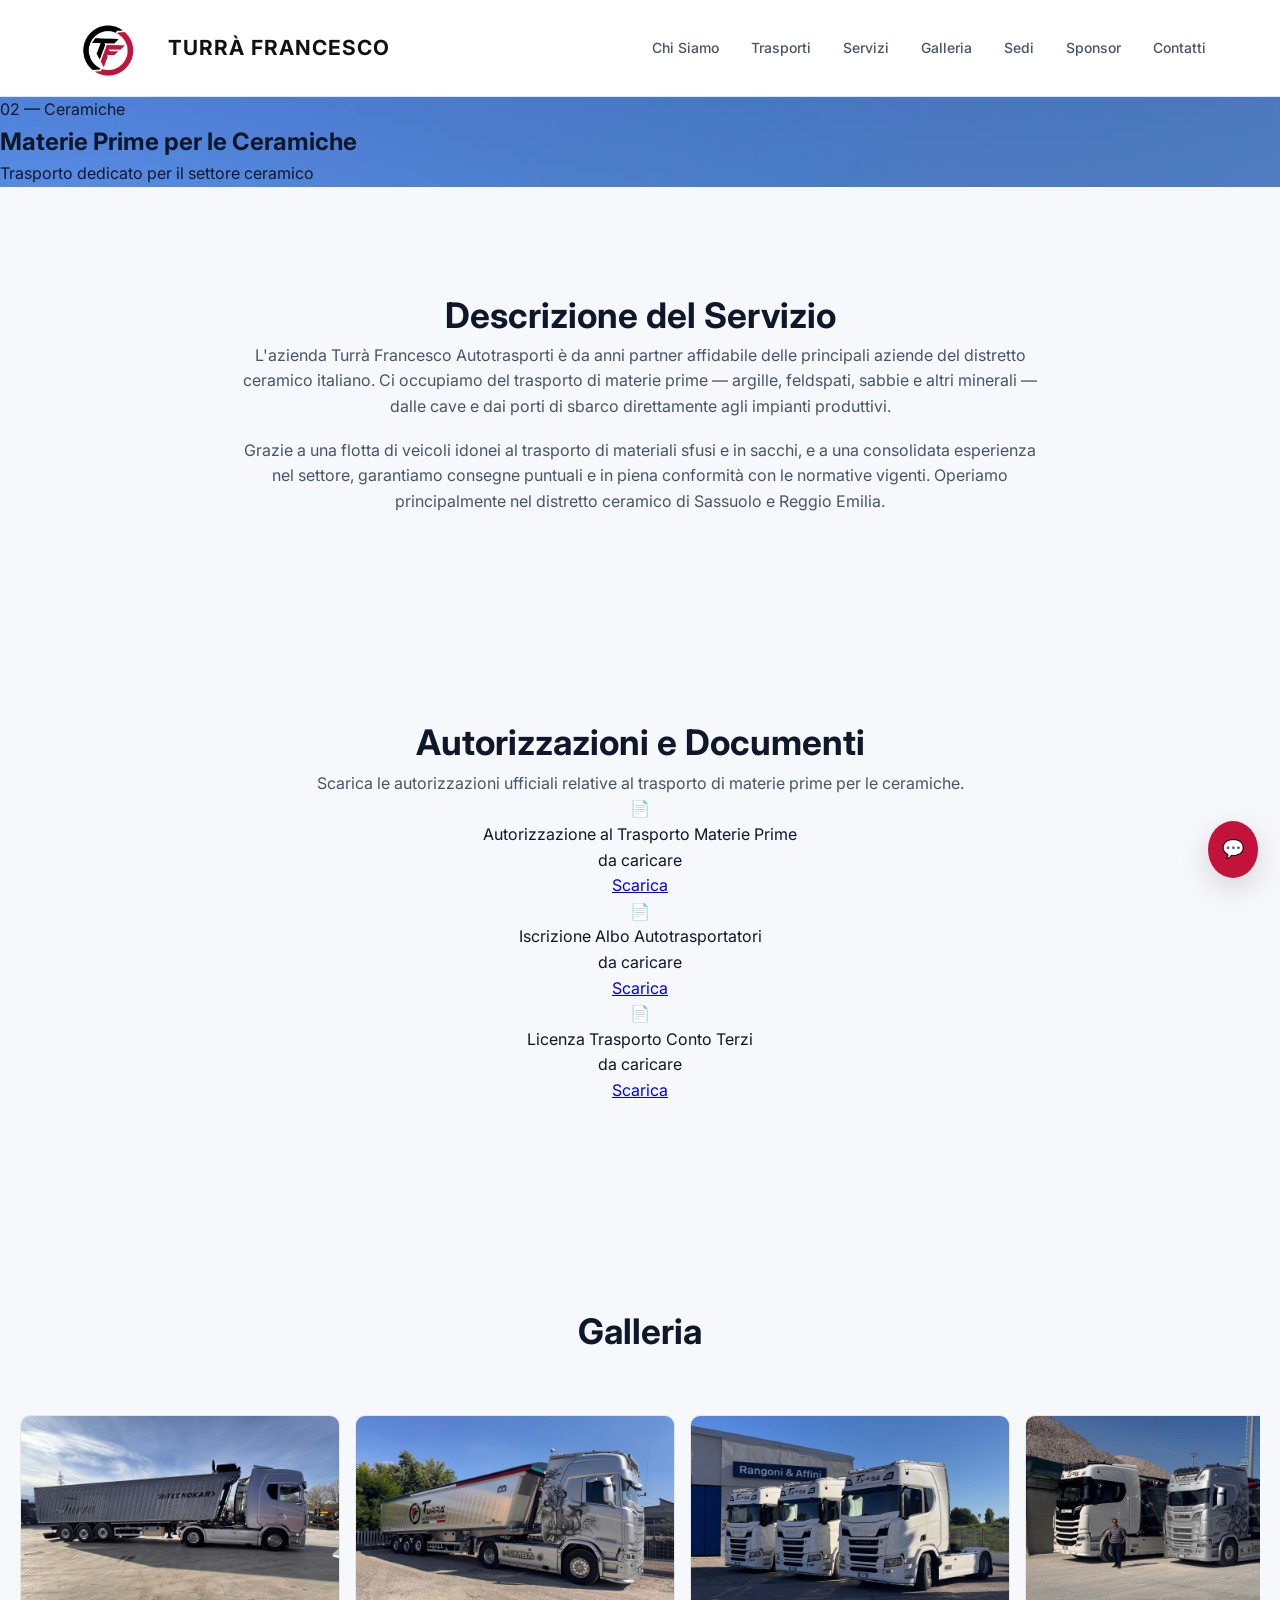
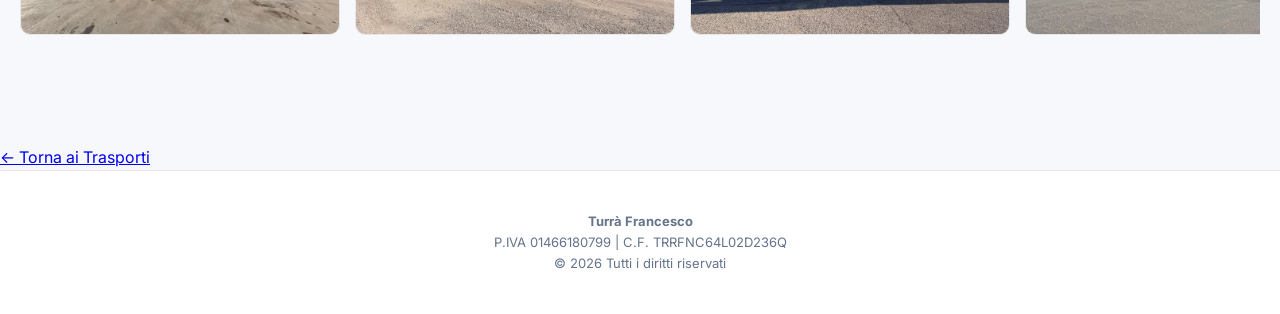
==== ceramiche.html @ 05771d76 "Add files via upload" ====
<!DOCTYPE html>
<html lang="it">
<head>
    <meta charset="UTF-8" />
    <meta name="viewport" content="width=device-width, initial-scale=1.0"/>
    <title>Trasporto Materie Prime per le Ceramiche — Turrà Francesco</title>
    <link rel="stylesheet" href="style.css"/>
    <script defer src="script.js"></script>
    <link href="https://fonts.googleapis.com/css2?family=Inter:wght@300;400;600;800&display=swap" rel="stylesheet">
</head>
<body>

<!-- HEADER -->
<header id="main-header">
    <a href="index.html" class="logo-container">
        <div class="logo">
            <img src="images/logo.png" alt="Logo Aziendale">
        </div>
        <span class="logo-text">Turrà Francesco</span>
    </a>
    <nav>
        <a href="index.html#chi-siamo">Chi Siamo</a>
        <a href="index.html#trasporti">Trasporti</a>
        <a href="index.html#servizi">Servizi</a>
        <a href="index.html#gallery">Galleria</a>
        <a href="index.html#sedi">Sedi</a>
        <a href="index.html#sponsor">Sponsor</a>
        <a href="index.html#contatti">Contatti</a>
    </nav>
</header>

<!-- PAGE HERO -->
<section class="page-hero" style="background-image:url('images/3.jpg')">
    <div class="page-hero-overlay">
        <span class="page-badge">02 — Ceramiche</span>
        <h1>Materie Prime per le Ceramiche</h1>
        <p>Trasporto dedicato per il settore ceramico</p>
    </div>
</section>

<!-- DESCRIZIONE -->
<section class="section reveal">
    <h2>Descrizione del Servizio</h2>
    <p>
        L'azienda Turrà Francesco Autotrasporti è da anni partner affidabile delle principali aziende del distretto
        ceramico italiano. Ci occupiamo del trasporto di materie prime — argille, feldspati, sabbie e altri minerali —
        dalle cave e dai porti di sbarco direttamente agli impianti produttivi.
    </p>
    <p style="margin-top:18px;">
        Grazie a una flotta di veicoli idonei al trasporto di materiali sfusi e in sacchi, e a una consolidata
        esperienza nel settore, garantiamo consegne puntuali e in piena conformità con le normative vigenti.
        Operiamo principalmente nel distretto ceramico di Sassuolo e Reggio Emilia.
    </p>
</section>

<!-- AUTORIZZAZIONI -->
<section class="section dark reveal">
    <h2>Autorizzazioni e Documenti</h2>
    <p>Scarica le autorizzazioni ufficiali relative al trasporto di materie prime per le ceramiche.</p>

    <div class="pdf-grid">
        <!-- Aggiungi i tuoi PDF nella cartella docs/ceramiche/ e aggiorna gli href qui sotto -->
        <div class="pdf-item">
            <span class="pdf-icon">📄</span>
            <div style="flex:1">
                <div class="pdf-name">Autorizzazione al Trasporto Materie Prime</div>
                <div class="pdf-size">da caricare</div>
            </div>
            <a href="docs/ceramiche/autorizzazione.pdf" class="btn-download" download>Scarica</a>
        </div>
        <div class="pdf-item">
            <span class="pdf-icon">📄</span>
            <div style="flex:1">
                <div class="pdf-name">Iscrizione Albo Autotrasportatori</div>
                <div class="pdf-size">da caricare</div>
            </div>
            <a href="docs/ceramiche/albo-autotrasportatori.pdf" class="btn-download" download>Scarica</a>
        </div>
        <div class="pdf-item">
            <span class="pdf-icon">📄</span>
            <div style="flex:1">
                <div class="pdf-name">Licenza Trasporto Conto Terzi</div>
                <div class="pdf-size">da caricare</div>
            </div>
            <a href="docs/ceramiche/licenza-conto-terzi.pdf" class="btn-download" download>Scarica</a>
        </div>
    </div>
</section>

<!-- GALLERIA -->
<section class="section reveal">
    <h2>Galleria</h2>
    <div class="gallery">
        <img src="images/1.jpg" alt="">
        <img src="images/2.jpg" alt="">
        <img src="images/3.jpg" alt="">
        <img src="images/4.jpg" alt="">
    </div>
</section>

<!-- Lightbox -->
<div id="lightbox" class="lightbox">
    <span class="close">&times;</span>
    <img id="lightbox-img" src="" alt="">
</div>

<!-- BACK -->
<div class="back-section">
    <a href="index.html#trasporti" class="btn-back">← Torna ai Trasporti</a>
</div>

<!-- FOOTER -->
<footer>
    <p><strong>Turrà Francesco</strong></p>
    <p>P.IVA 01466180799 | C.F. TRRFNC64L02D236Q</p>
    <p>© 2026 Tutti i diritti riservati</p>
</footer>

<a class="whatsapp-float" href="https://wa.me/393486384480" target="_blank">💬</a>

</body>
</html>
---- style.css ----
*{
    margin:0;
    padding:0;
    box-sizing:border-box;
    font-family:'Inter', sans-serif;
}
html{
    scroll-behavior:smooth;
}
body{
    background:#F6F8FB;
    color:#0F172A;
    line-height:1.6;
}

/* HEADER */
header{
    display:flex;
    justify-content:space-between;
    align-items:center;
    padding:18px 60px;
    background:#FFFFFF;
    position:sticky;
    top:0;
    z-index:1000;
    border-bottom:1px solid #E5E7EB;
}

.logo-container {
    display: flex;
    align-items: center;
    gap: 12px;
    text-decoration: none;
}

.logo img {
    height: 60px;
    width: auto;
    display: block;
}

.logo-text {
    color: #111;
    font-size: 1.3rem;
    font-weight: 700;
    letter-spacing: 1px;
    text-transform: uppercase;
}
.container {
    display: flex;
    flex-wrap: wrap;
    gap: 20px;
}
img {
    max-width: 100%;
    height: auto;
}

@media (max-width: 768px) {
    .container {
        flex-direction: column;
    }

    h1 {
        font-size: 28px;
    }

    p {
        font-size: 16px;
    }
}
header img{
    height:48px;
}

nav a{
    color:#475569;
    margin:0 14px;
    text-decoration:none;
    font-size:14px;
    font-weight:500;
    transition:0.2s;
}

nav a:hover{
    color:#c4133b;
}

/* HERO */
.hero{
    height:100vh;
    background:url('images/1.jpg') center/cover no-repeat;
    display:flex;
    align-items:center;
    justify-content:center;
    position:relative;
}

/* overlay elegante tipo Volvo/Scania */
.hero::after{
    content:"";
    position:absolute;
    inset:0;
    background:linear-gradient(
        180deg,
        rgba(0,0,0,0.35),
        rgba(0,0,0,0.75)
    );
}

/* contenuto sopra immagine */
.hero-overlay{
    position:relative;
    z-index:2;
    text-align:center;
    max-width:900px;
    padding:20px;
    color:white;
}

.hero h1{
    font-size:3.5rem;
    font-weight:700;
    letter-spacing:-1px;
}

.hero p{
    margin-top:12px;
    font-size:1.2rem;
    color:#E5E7EB;
}

/* bottoni */
.hero-buttons{
    margin-top:25px;
}

/* BOTTONI */
.btn{
    display:inline-block;
    margin-top:25px;
    padding:14px 28px;
    background:#c4133b;
    color:white;
    border-radius:8px;
    text-decoration:none;
    font-weight:600;
    transition:0.25s;
}

.btn:hover{
    background:#a80f30;
    transform:translateY(-2px);
}

.btn.secondary{
    background:transparent;
    border:1px solid #c4133b;
    color:#c4133b;
}

.btn.secondary:hover{
    background:#c4133b;
    color:white;
}

/* IMMAGINE HERO */
.hero-image{
    margin-top:35px;
}

.hero-image img{
    width:85%;
    max-width:720px;
    border-radius:12px;
    border:1px solid #E5E7EB;
    box-shadow:0 15px 40px rgba(0,0,0,0.08);
}

/* SEZIONI */
.section{
    padding:100px 20px;
    text-align:center;
    background:#F6F8FB;
}

.section h2{
    font-size:2.2rem;
    font-weight:700;
    color:#0F172A;
}

.section p{
    color:#475569;
    max-width:800px;
    margin:auto;
}

/* GRID */
.grid{
    display:grid;
    grid-template-columns:repeat(auto-fit,minmax(260px,1fr));
    gap:22px;
    margin-top:50px;
}

/* CARD LIGHT STYLE */
.card{
    background:#FFFFFF;
    border:1px solid #E5E7EB;
    padding:28px;
    border-radius:12px;
    text-align:left;
    transition:0.25s;
    box-shadow:0 6px 18px rgba(0,0,0,0.04);
}

.card:hover{
    transform:translateY(-6px);
    border-color:#c4133b;
}

/* GALLERY */
.gallery{
    display:grid;
    grid-template-columns:repeat(auto-fit,minmax(280px,1fr));
    gap:18px;
    margin-top:45px;
}

.gallery img{
    width:100%;
    border-radius:12px;
    transition:0.3s;
    border:1px solid #E5E7EB;
}

.gallery img:hover{
    transform:scale(1.02);
}

/* MAP */
iframe{
    width:92%;
    height:420px;
    border:none;
    border-radius:12px;
    border:1px solid #E5E7EB;
}

/* FORM */
.contact-form{
    display:flex;
    flex-direction:column;
    max-width:540px;
    margin:auto;
    margin-top:30px;
}

.contact-form input,
.contact-form textarea{
    margin:10px 0;
    padding:14px;
    border-radius:8px;
    border:1px solid #E5E7EB;
    background:#FFFFFF;
    color:#0F172A;
}

.contact-form button{
    background:#c4133b;
    border:none;
    padding:14px;
    border-radius:8px;
    font-weight:600;
    color:white;
    cursor:pointer;
}

.contact-form button:hover{
    background:#a80f30;
}

/* WHATSAPP */
.whatsapp-float{
    position:fixed;
    bottom:22px;
    right:22px;
    background:#c4133b;
    color:white;
    padding:14px;
    border-radius:50%;
    font-size:18px;
    text-decoration:none;
    box-shadow:0 10px 30px rgba(0,0,0,0.15);
}
.gallery {
    display: flex;
    gap: 15px;
    overflow-x: auto;
    scroll-behavior: smooth;
    padding: 10px 0;
}

.gallery::-webkit-scrollbar {
    height: 8px;
}

.gallery::-webkit-scrollbar-thumb {
    background: #888;
    border-radius: 10px;
}

.gallery img {
    width: 320px;
    height: 220px;
    object-fit: cover;
    border-radius: 10px;
    cursor: pointer;
    flex-shrink: 0;
    transition: transform 0.3s ease;
}

.gallery img:hover {
    transform: scale(1.03);
}

/* Lightbox */
.lightbox {
    display: none;
    position: fixed;
    z-index: 9999;
    inset: 0;
    background: rgba(0,0,0,0.9);
    justify-content: center;
    align-items: center;
}

.lightbox img {
    max-width: 90%;
    max-height: 90%;
    border-radius: 10px;
}

.close {
    position: absolute;
    top: 20px;
    right: 30px;
    color: white;
    font-size: 40px;
    cursor: pointer;
}

@media (max-width: 768px) {
    .gallery img {
        width: 260px;
        height: 180px;
    }
}
/* FOOTER */
footer{
    padding:40px;
    text-align:center;
    color:#64748B;
    font-size:13px;
    border-top:1px solid #E5E7EB;
    background:#FFFFFF;
}
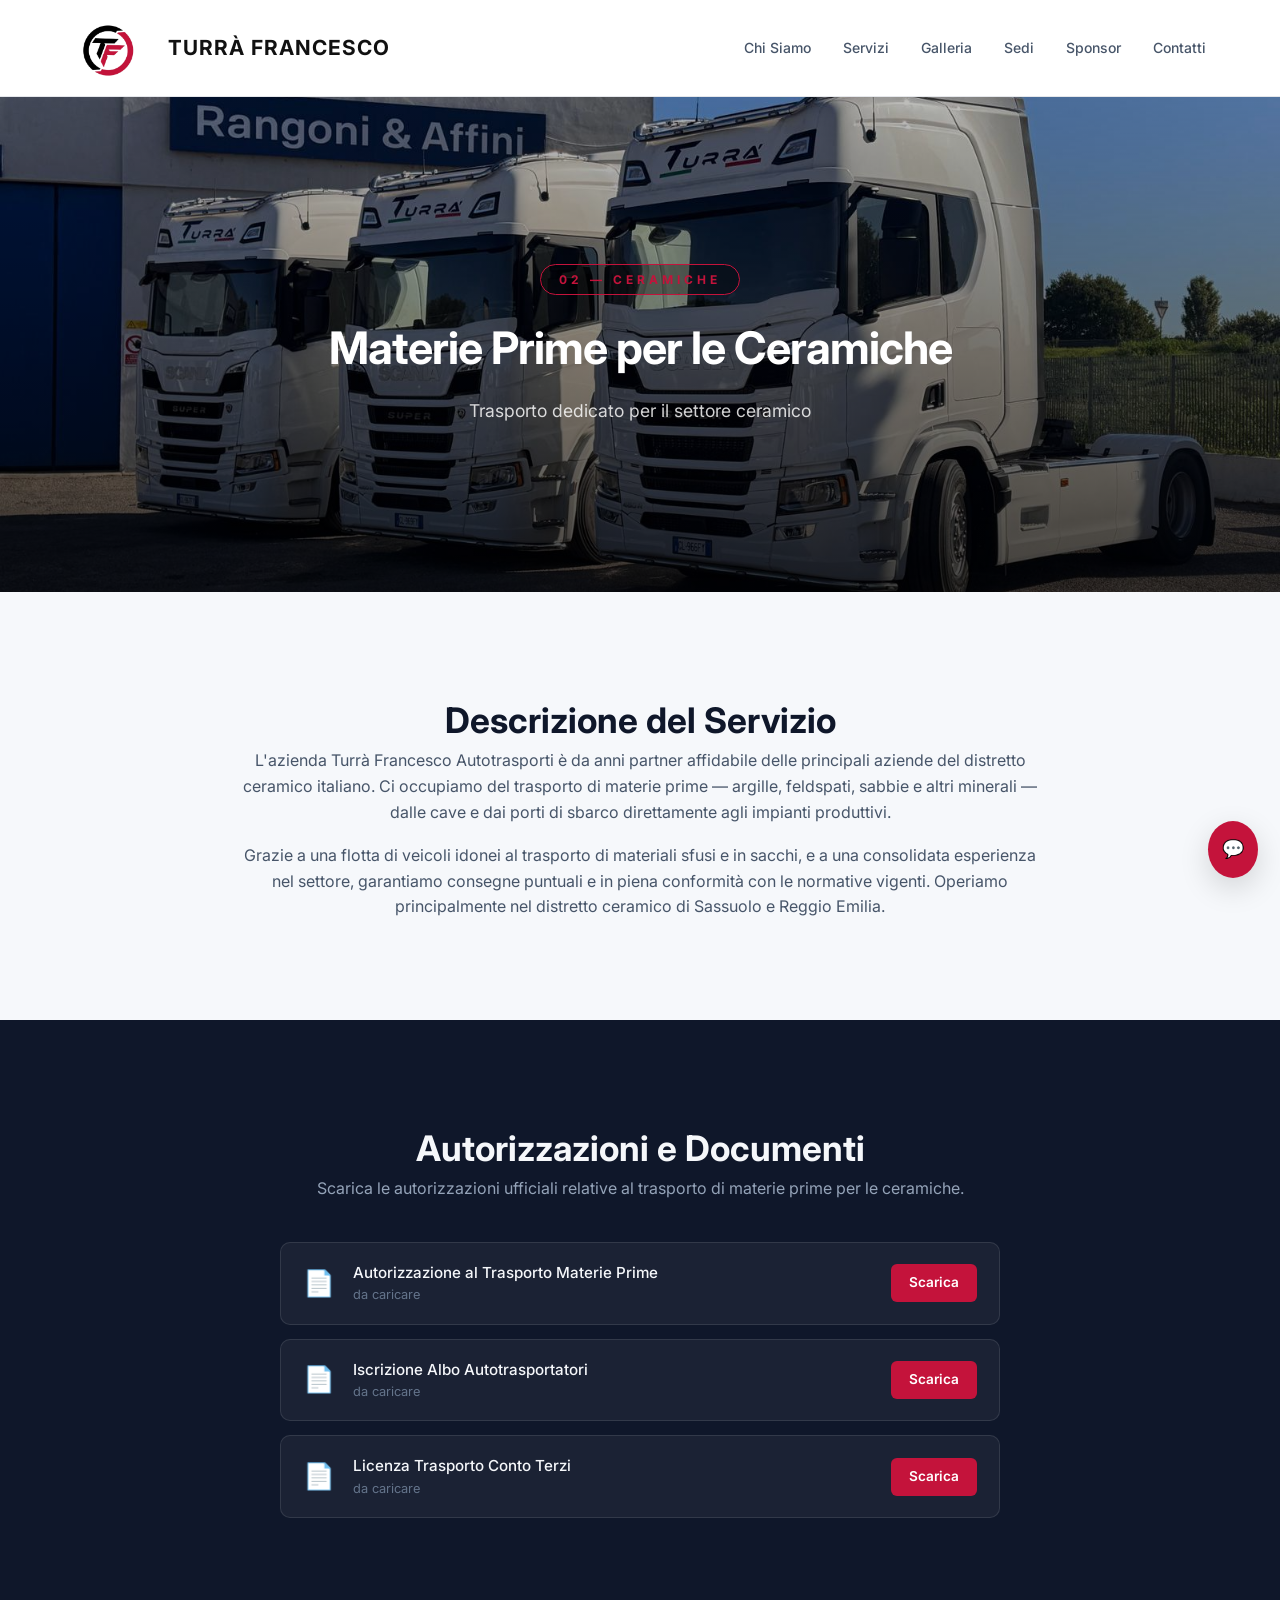
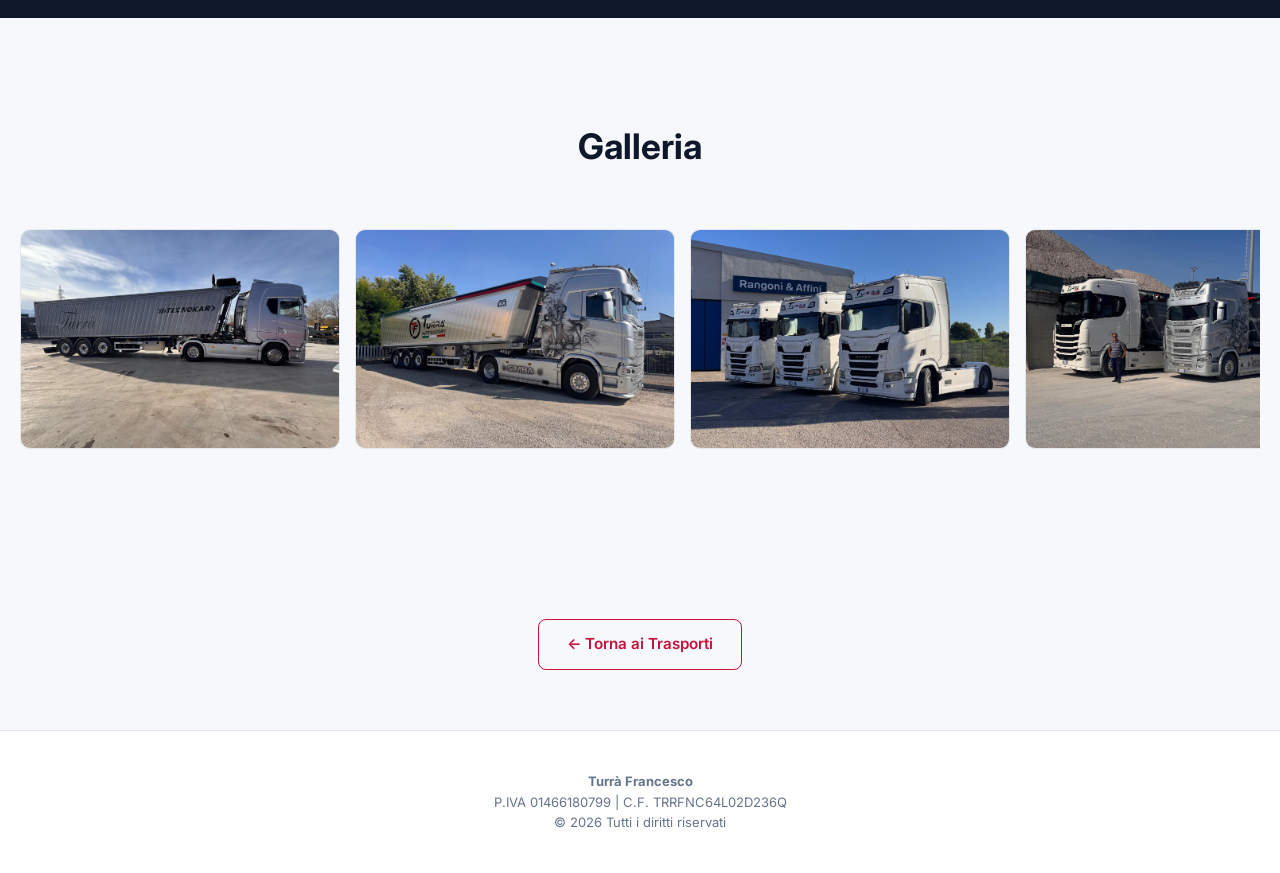
==== commit 929731b9: "Update ceramiche.html" ====
--- a/ceramiche.html
+++ b/ceramiche.html
@@ -20,7 +20,6 @@
     </a>
     <nav>
         <a href="index.html#chi-siamo">Chi Siamo</a>
-        <a href="index.html#trasporti">Trasporti</a>
         <a href="index.html#servizi">Servizi</a>
         <a href="index.html#gallery">Galleria</a>
         <a href="index.html#sedi">Sedi</a>
--- a/style.css
+++ b/style.css
@@ -366,3 +366,379 @@
     border-top:1px solid #E5E7EB;
     background:#FFFFFF;
 }
+
+/* SERVICE CARDS */
+.service-icon{
+    font-size:2rem;
+    margin-bottom:12px;
+}
+
+.card h3{
+    font-size:1rem;
+    font-weight:700;
+    margin-bottom:8px;
+    color:#0F172A;
+}
+
+.card p{
+    font-size:0.9rem;
+    color:#475569;
+    line-height:1.6;
+    max-width:none;
+    margin:0;
+}
+
+/* REVEAL ANIMATION */
+.reveal{
+    opacity:0;
+    transform:translateY(30px);
+    transition:opacity 0.7s ease, transform 0.7s ease;
+}
+.reveal.active{
+    opacity:1;
+    transform:translateY(0);
+}
+
+/* DARK SECTIONS */
+.section.dark{
+    background:#0F172A;
+}
+.section.dark h2{
+    color:#F5F7FA;
+}
+.section.dark > p{
+    color:#94A3B8;
+}
+.section.dark .card{
+    background:rgba(255,255,255,0.04);
+    border-color:rgba(255,255,255,0.08);
+    color:#F5F7FA;
+    box-shadow:none;
+}
+.section.dark .card h3{
+    color:#F5F7FA;
+}
+.section.dark .contact-form input,
+.section.dark .contact-form textarea{
+    background:rgba(255,255,255,0.05);
+    border-color:rgba(255,255,255,0.1);
+    color:#F5F7FA;
+}
+.section.dark .contact-form input::placeholder,
+.section.dark .contact-form textarea::placeholder{
+    color:#64748B;
+}
+.section.dark .contact-info p{
+    color:#94A3B8;
+    margin-top:12px;
+}
+
+/* TRASPORTI — CLEAN CARDS */
+.transport-grid{
+    display:grid;
+    grid-template-columns:repeat(auto-fit,minmax(270px,1fr));
+    gap:22px;
+    margin:50px auto 0;
+    max-width:1200px;
+}
+
+.transport-card{
+    background:rgba(255,255,255,0.05);
+    border:1px solid rgba(255,255,255,0.1);
+    border-radius:14px;
+    overflow:hidden;
+    display:block;
+    text-decoration:none;
+    transition:transform 0.3s, border-color 0.3s, box-shadow 0.3s;
+}
+
+.transport-card:hover{
+    transform:translateY(-8px);
+    border-color:#c4133b;
+    box-shadow:0 24px 60px rgba(0,0,0,0.45);
+}
+
+.transport-card-img{
+    height:210px;
+    background-size:cover;
+    background-position:center;
+    transition:transform 0.5s ease;
+}
+
+.transport-card:hover .transport-card-img{
+    transform:scale(1.05);
+}
+
+.transport-card-body{
+    padding:22px 24px 26px;
+    border-top:2px solid transparent;
+    transition:border-color 0.3s;
+}
+
+.transport-card:hover .transport-card-body{
+    border-top-color:#c4133b;
+}
+
+.transport-card-body h3{
+    font-size:1.05rem;
+    font-weight:700;
+    color:#F5F7FA;
+    margin-bottom:8px;
+    line-height:1.3;
+}
+
+.transport-card-body p{
+    font-size:0.875rem;
+    color:#94A3B8;
+    margin-bottom:18px;
+    line-height:1.55;
+    max-width:none;
+}
+
+.transport-link{
+    display:inline-flex;
+    align-items:center;
+    gap:6px;
+    font-size:0.85rem;
+    font-weight:600;
+    color:#c4133b;
+    transition:gap 0.25s;
+}
+
+.transport-card:hover .transport-link{
+    gap:12px;
+}
+
+/* SPONSOR */
+.section#sponsor{
+    background:#FFFFFF;
+}
+
+.sponsor-grid{
+    display:flex;
+    justify-content:center;
+    gap:50px;
+    flex-wrap:wrap;
+    margin-top:50px;
+    align-items:center;
+}
+
+.sponsor-card{
+    display:flex;
+    flex-direction:column;
+    align-items:center;
+    background:#F6F8FB;
+    border:1px solid #E5E7EB;
+    border-radius:14px;
+    padding:32px 48px;
+    min-width:200px;
+}
+
+.sponsor-card img{
+    max-width:190px;
+    max-height:110px;
+    object-fit:contain;
+    margin-bottom:16px;
+}
+
+/* SEDI */
+#sedi .card{
+    cursor:pointer;
+}
+
+#sedi .card.active{
+    border-color:#c4133b;
+    background:rgba(196,19,59,0.1);
+}
+
+.sponsor-name{
+    font-size:1.05rem;
+    font-weight:700;
+    color:#0F172A;
+    text-align:center;
+    letter-spacing:0.3px;
+}
+
+/* PAGE HERO (transport detail pages) */
+.page-hero{
+    height:55vh;
+    min-height:380px;
+    background-size:cover;
+    background-position:center;
+    display:flex;
+    align-items:center;
+    justify-content:center;
+    position:relative;
+}
+
+.page-hero::after{
+    content:"";
+    position:absolute;
+    inset:0;
+    background:linear-gradient(180deg, rgba(0,0,0,0.25) 0%, rgba(0,0,0,0.72) 100%);
+}
+
+.page-hero-overlay{
+    position:relative;
+    z-index:2;
+    text-align:center;
+    color:white;
+    padding:20px;
+    max-width:800px;
+}
+
+.page-badge{
+    display:inline-block;
+    font-size:0.75rem;
+    font-weight:700;
+    letter-spacing:4px;
+    color:#c4133b;
+    text-transform:uppercase;
+    border:1px solid #c4133b;
+    padding:5px 18px;
+    border-radius:20px;
+    margin-bottom:18px;
+    background:rgba(0,0,0,0.3);
+}
+
+.page-hero-overlay h1{
+    font-size:2.8rem;
+    font-weight:700;
+    letter-spacing:-1px;
+    margin-bottom:12px;
+    color:white;
+}
+
+.page-hero-overlay p{
+    font-size:1.1rem;
+    color:rgba(255,255,255,0.82);
+    max-width:600px;
+    margin:0 auto;
+}
+
+/* PDF SECTION */
+.pdf-grid{
+    display:flex;
+    flex-direction:column;
+    max-width:720px;
+    margin:40px auto 0;
+    gap:14px;
+}
+
+.pdf-item{
+    display:flex;
+    align-items:center;
+    gap:18px;
+    background:rgba(255,255,255,0.05);
+    border:1px solid rgba(255,255,255,0.1);
+    padding:18px 22px;
+    border-radius:10px;
+    text-align:left;
+    transition:0.25s;
+}
+
+.pdf-item:hover{
+    border-color:#c4133b;
+    background:rgba(255,255,255,0.08);
+}
+
+.pdf-icon{
+    font-size:1.6rem;
+    flex-shrink:0;
+}
+
+.pdf-name{
+    flex:1;
+    font-size:0.95rem;
+    color:#F5F7FA;
+    font-weight:500;
+}
+
+.pdf-size{
+    font-size:0.8rem;
+    color:#64748B;
+    flex-shrink:0;
+    margin-right:12px;
+}
+
+.pdf-empty{
+    text-align:center;
+    padding:50px 20px;
+    color:#64748B;
+    font-size:0.95rem;
+    border:2px dashed rgba(255,255,255,0.12);
+    border-radius:10px;
+    margin:40px auto 0;
+    max-width:720px;
+}
+
+.btn-download{
+    display:inline-block;
+    padding:8px 18px;
+    background:#c4133b;
+    color:white;
+    border-radius:6px;
+    text-decoration:none;
+    font-weight:600;
+    font-size:0.85rem;
+    flex-shrink:0;
+    transition:0.2s;
+}
+
+.btn-download:hover{
+    background:#a80f30;
+}
+
+/* BACK LINK */
+.back-section{
+    padding:60px 20px;
+    text-align:center;
+    background:#F6F8FB;
+}
+
+.btn-back{
+    display:inline-block;
+    padding:12px 28px;
+    border:1.5px solid #c4133b;
+    color:#c4133b;
+    border-radius:8px;
+    text-decoration:none;
+    font-weight:600;
+    font-size:0.95rem;
+    transition:0.25s;
+}
+
+.btn-back:hover{
+    background:#c4133b;
+    color:white;
+}
+
+/* RESPONSIVE EXTRAS */
+@media (max-width:900px){
+    nav a{
+        margin:0 8px;
+        font-size:12px;
+    }
+    .logo-text{
+        font-size:1rem;
+    }
+    header{
+        padding:14px 20px;
+    }
+}
+
+@media (max-width:600px){
+    .page-hero-overlay h1{
+        font-size:1.9rem;
+    }
+    .transport-card{
+        height:270px;
+    }
+    .sponsor-card{
+        padding:30px 40px;
+        min-width:150px;
+    }
+    .hero h1{
+        font-size:2.4rem;
+    }
+}
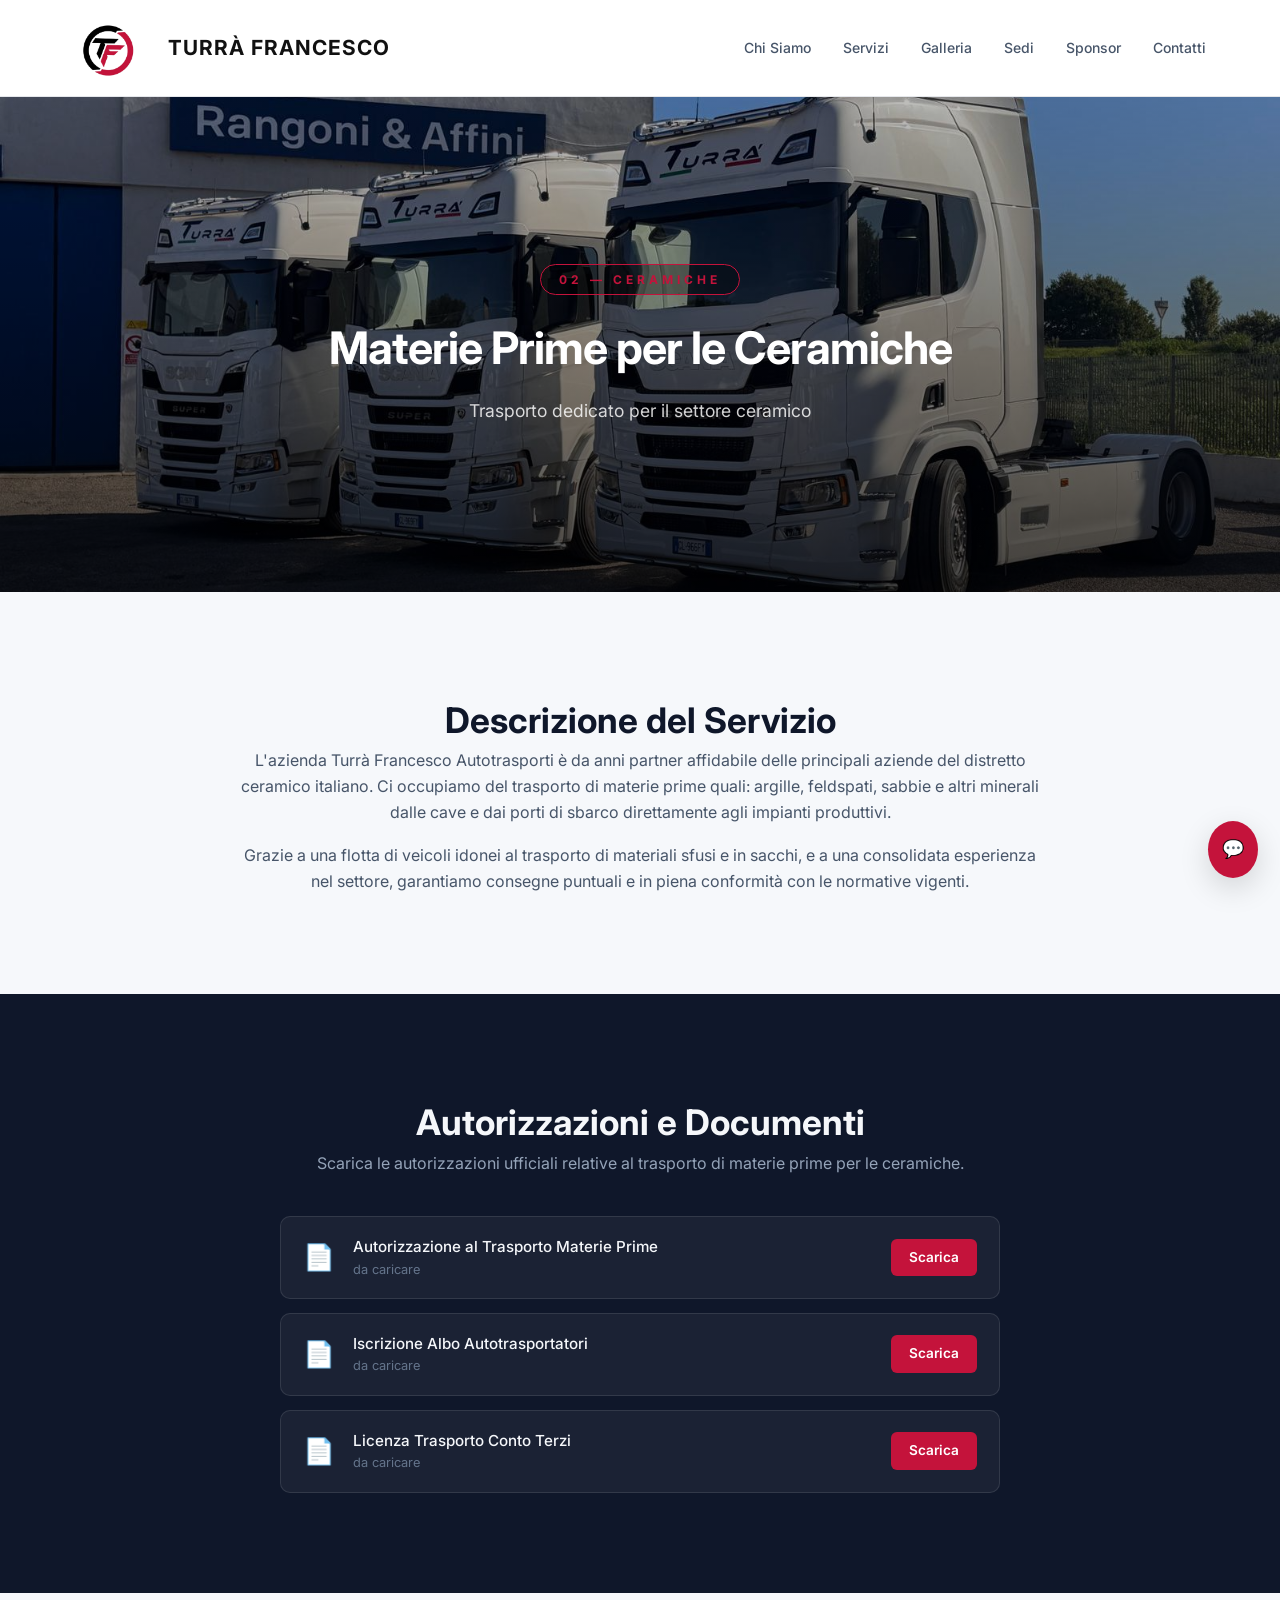
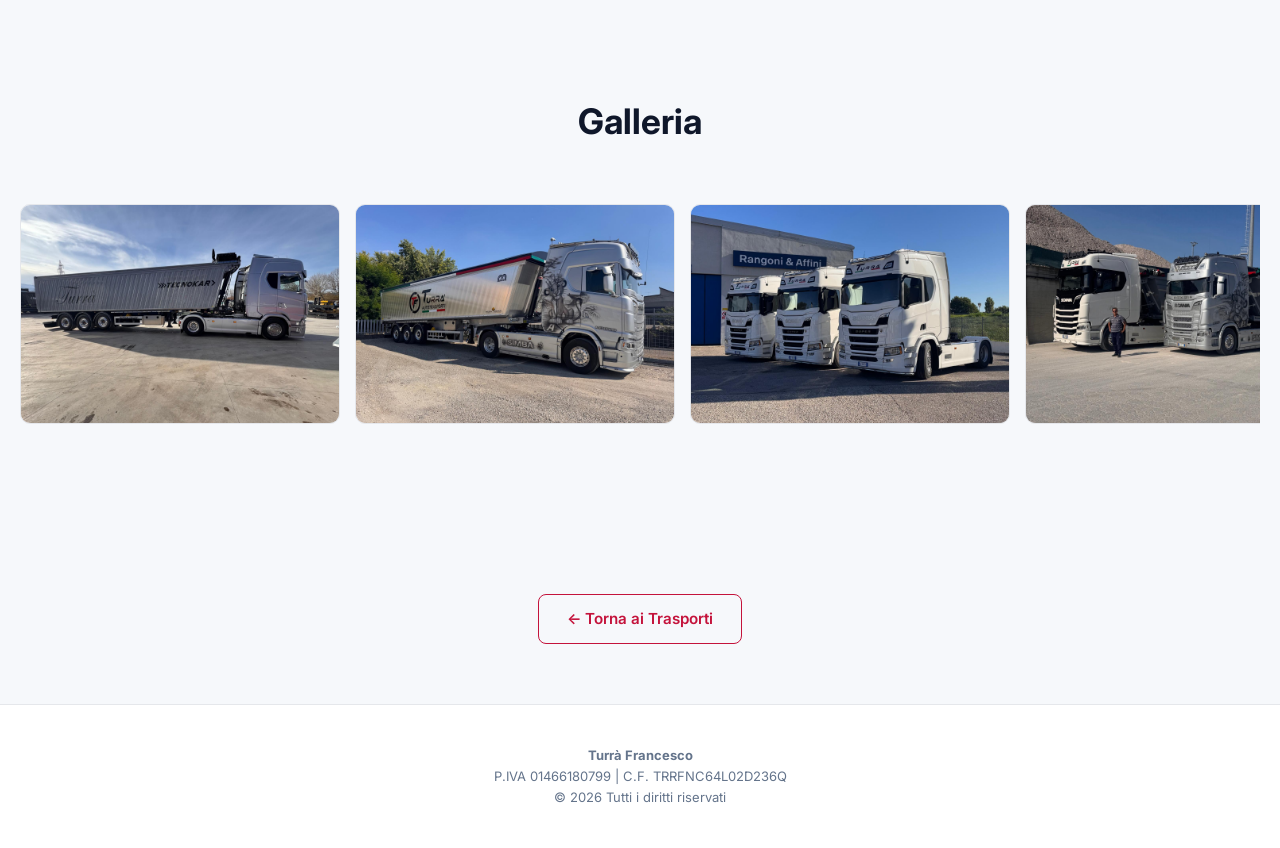
==== commit bbc230a4: "Update ceramiche.html" ====
--- a/ceramiche.html
+++ b/ceramiche.html
@@ -42,13 +42,12 @@
     <h2>Descrizione del Servizio</h2>
     <p>
         L'azienda Turrà Francesco Autotrasporti è da anni partner affidabile delle principali aziende del distretto
-        ceramico italiano. Ci occupiamo del trasporto di materie prime — argille, feldspati, sabbie e altri minerali —
+        ceramico italiano. Ci occupiamo del trasporto di materie prime quali: argille, feldspati, sabbie e altri minerali
         dalle cave e dai porti di sbarco direttamente agli impianti produttivi.
     </p>
     <p style="margin-top:18px;">
         Grazie a una flotta di veicoli idonei al trasporto di materiali sfusi e in sacchi, e a una consolidata
         esperienza nel settore, garantiamo consegne puntuali e in piena conformità con le normative vigenti.
-        Operiamo principalmente nel distretto ceramico di Sassuolo e Reggio Emilia.
     </p>
 </section>
 
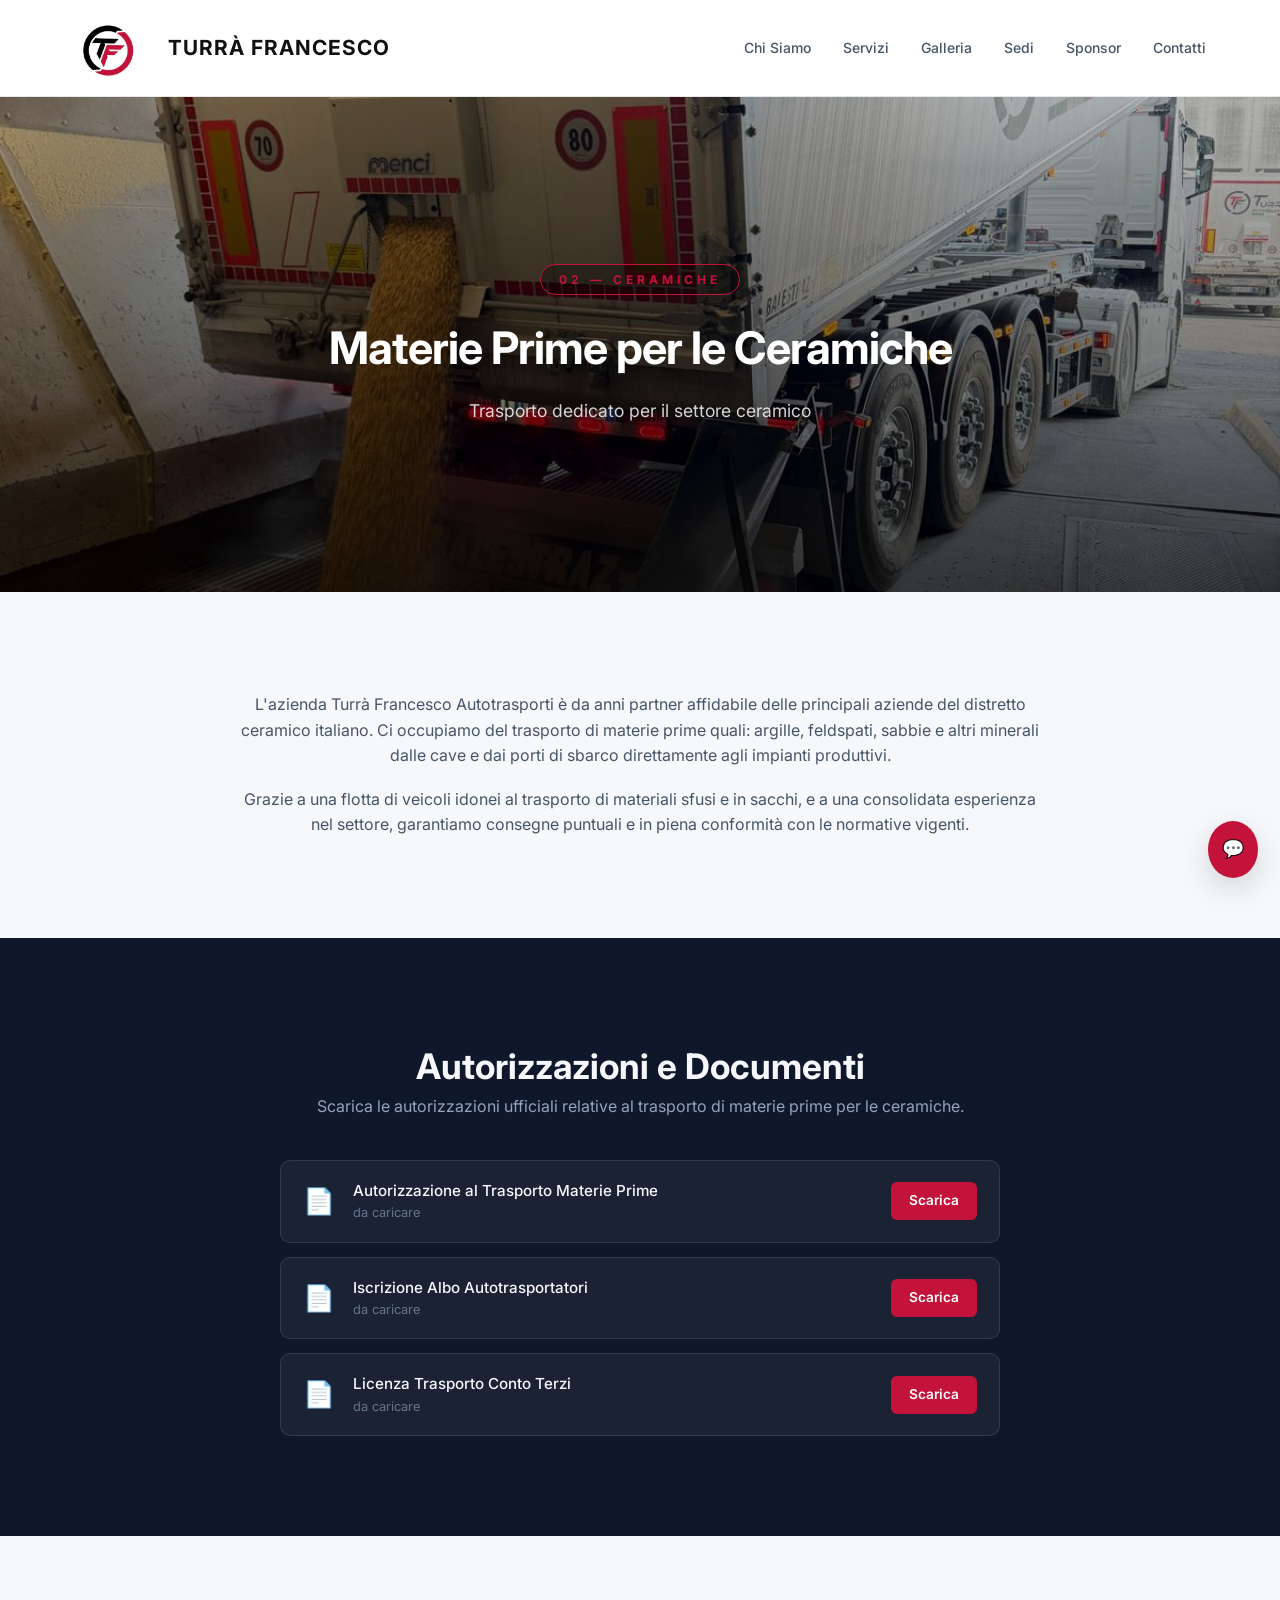
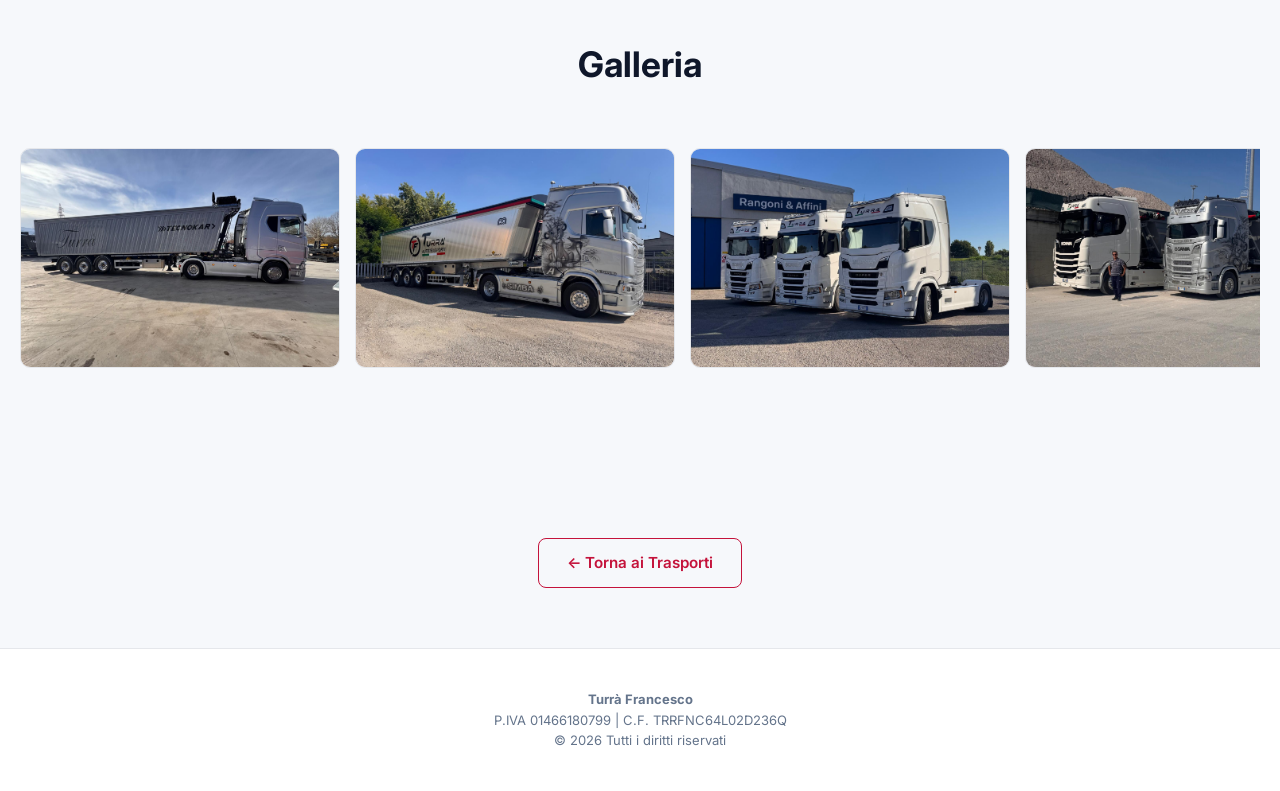
==== commit 09213464: "Update ceramiche.html" ====
--- a/ceramiche.html
+++ b/ceramiche.html
@@ -29,7 +29,7 @@
 </header>
 
 <!-- PAGE HERO -->
-<section class="page-hero" style="background-image:url('images/3.jpg')">
+<section class="page-hero" style="background-image:url('images/cereali.jpeg')">
     <div class="page-hero-overlay">
         <span class="page-badge">02 — Ceramiche</span>
         <h1>Materie Prime per le Ceramiche</h1>
@@ -39,7 +39,6 @@
 
 <!-- DESCRIZIONE -->
 <section class="section reveal">
-    <h2>Descrizione del Servizio</h2>
     <p>
         L'azienda Turrà Francesco Autotrasporti è da anni partner affidabile delle principali aziende del distretto
         ceramico italiano. Ci occupiamo del trasporto di materie prime quali: argille, feldspati, sabbie e altri minerali
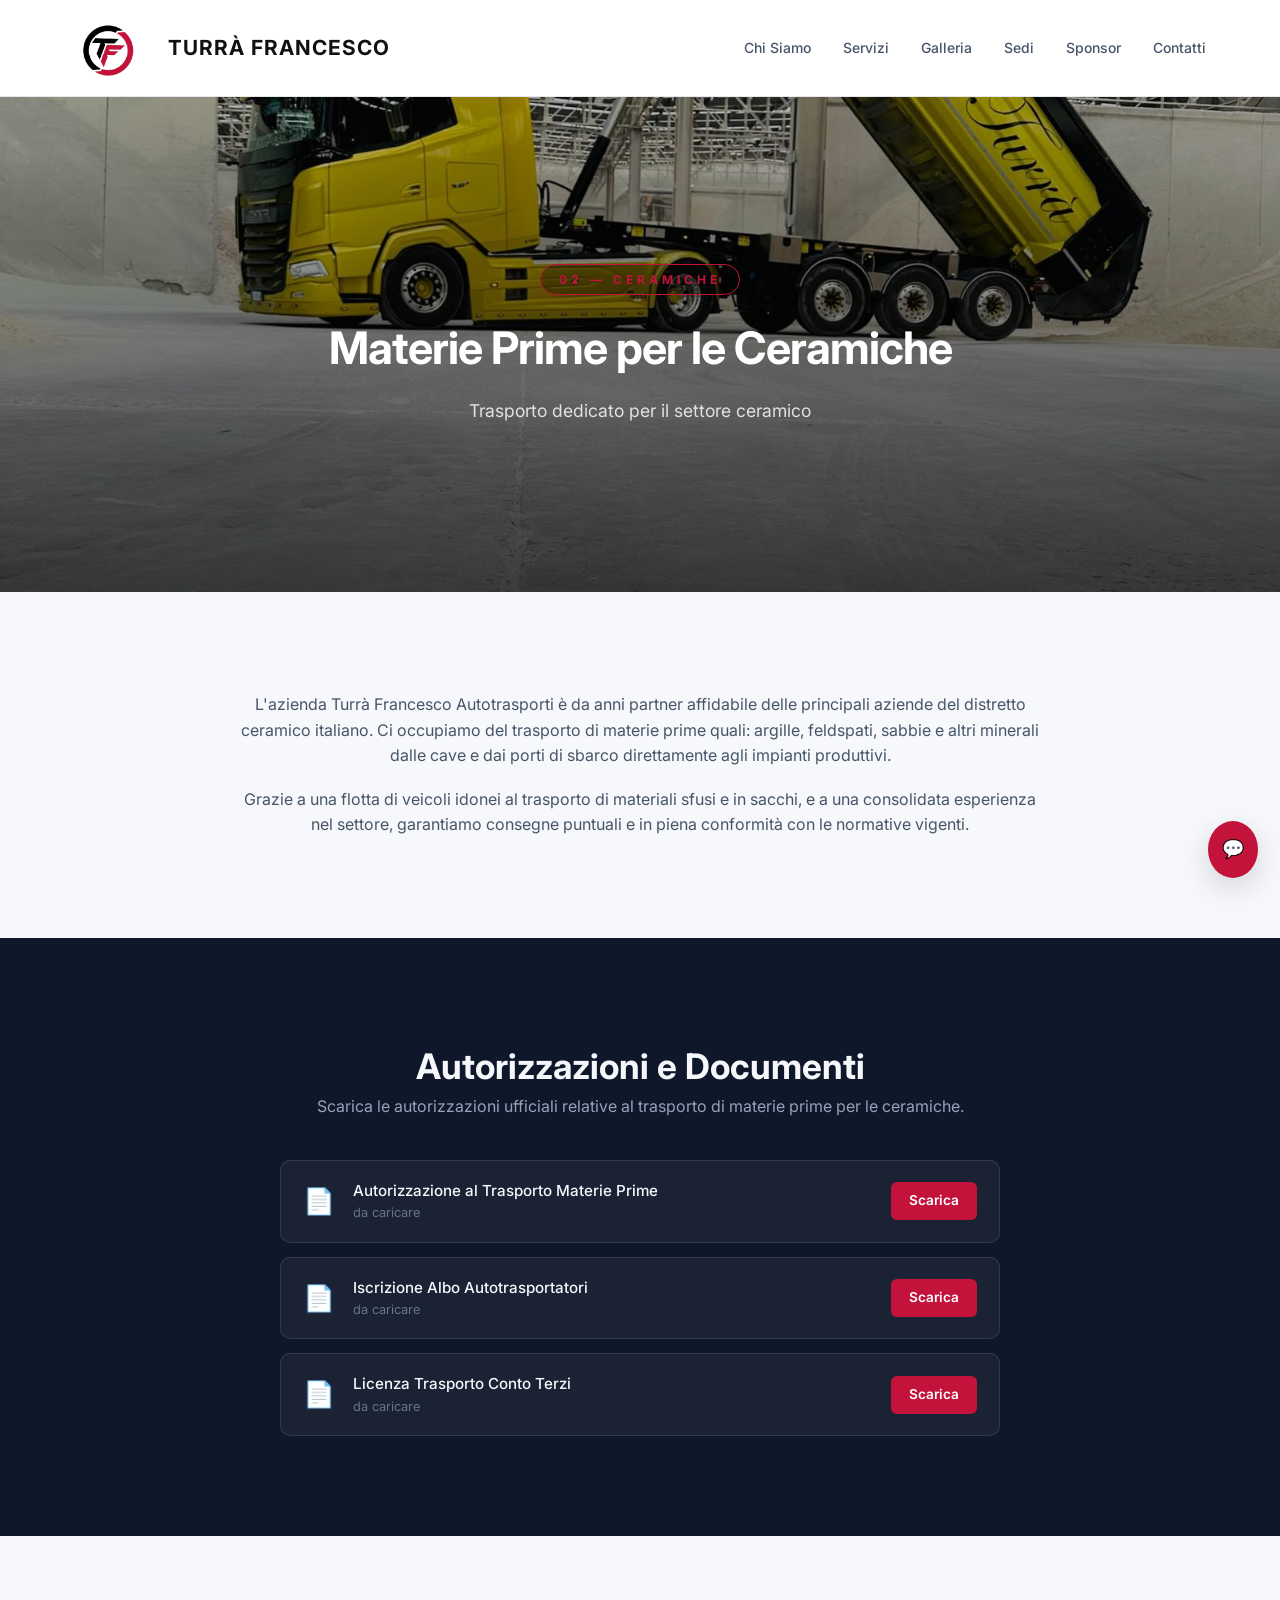
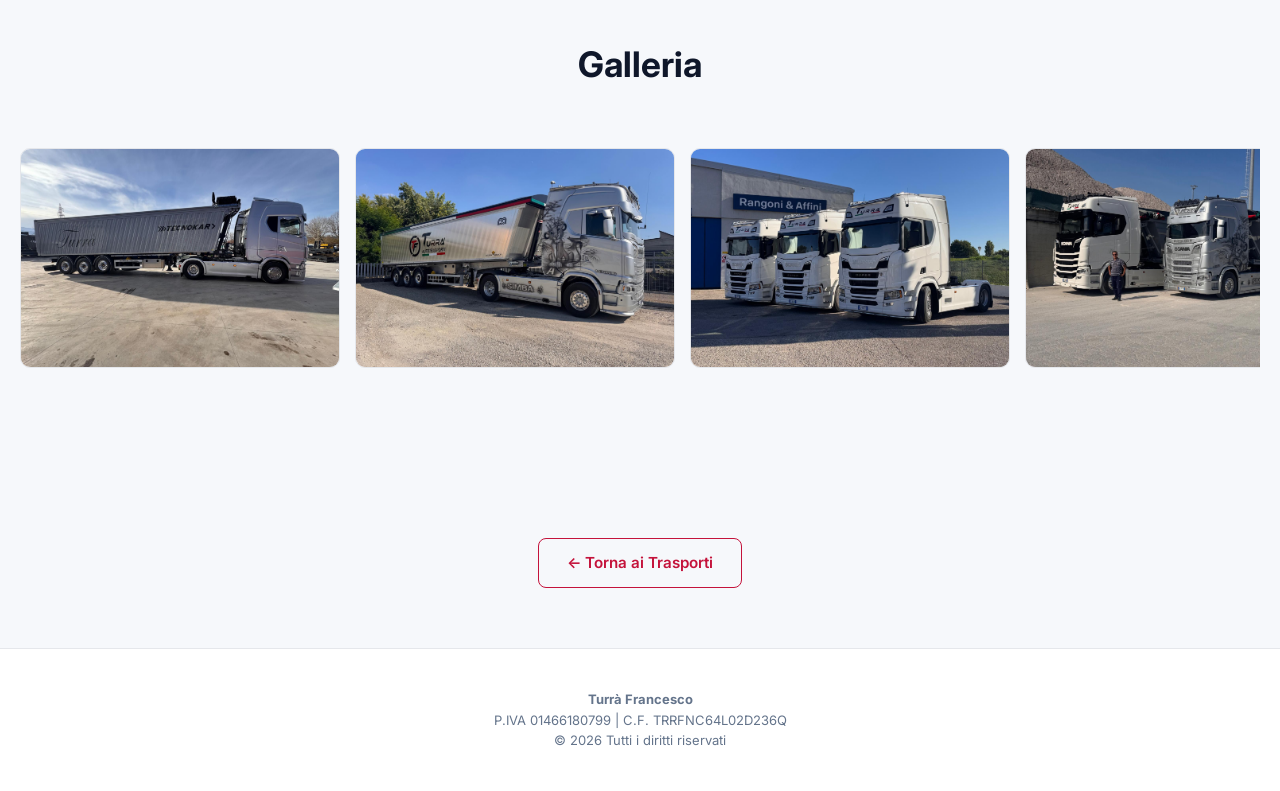
==== commit f3942bac: "Update ceramiche.html" ====
--- a/ceramiche.html
+++ b/ceramiche.html
@@ -29,7 +29,7 @@
 </header>
 
 <!-- PAGE HERO -->
-<section class="page-hero" style="background-image:url('images/cereali.jpeg')">
+<section class="page-hero" style="background-image:url('images/ceramiche.jpeg')">
     <div class="page-hero-overlay">
         <span class="page-badge">02 — Ceramiche</span>
         <h1>Materie Prime per le Ceramiche</h1>
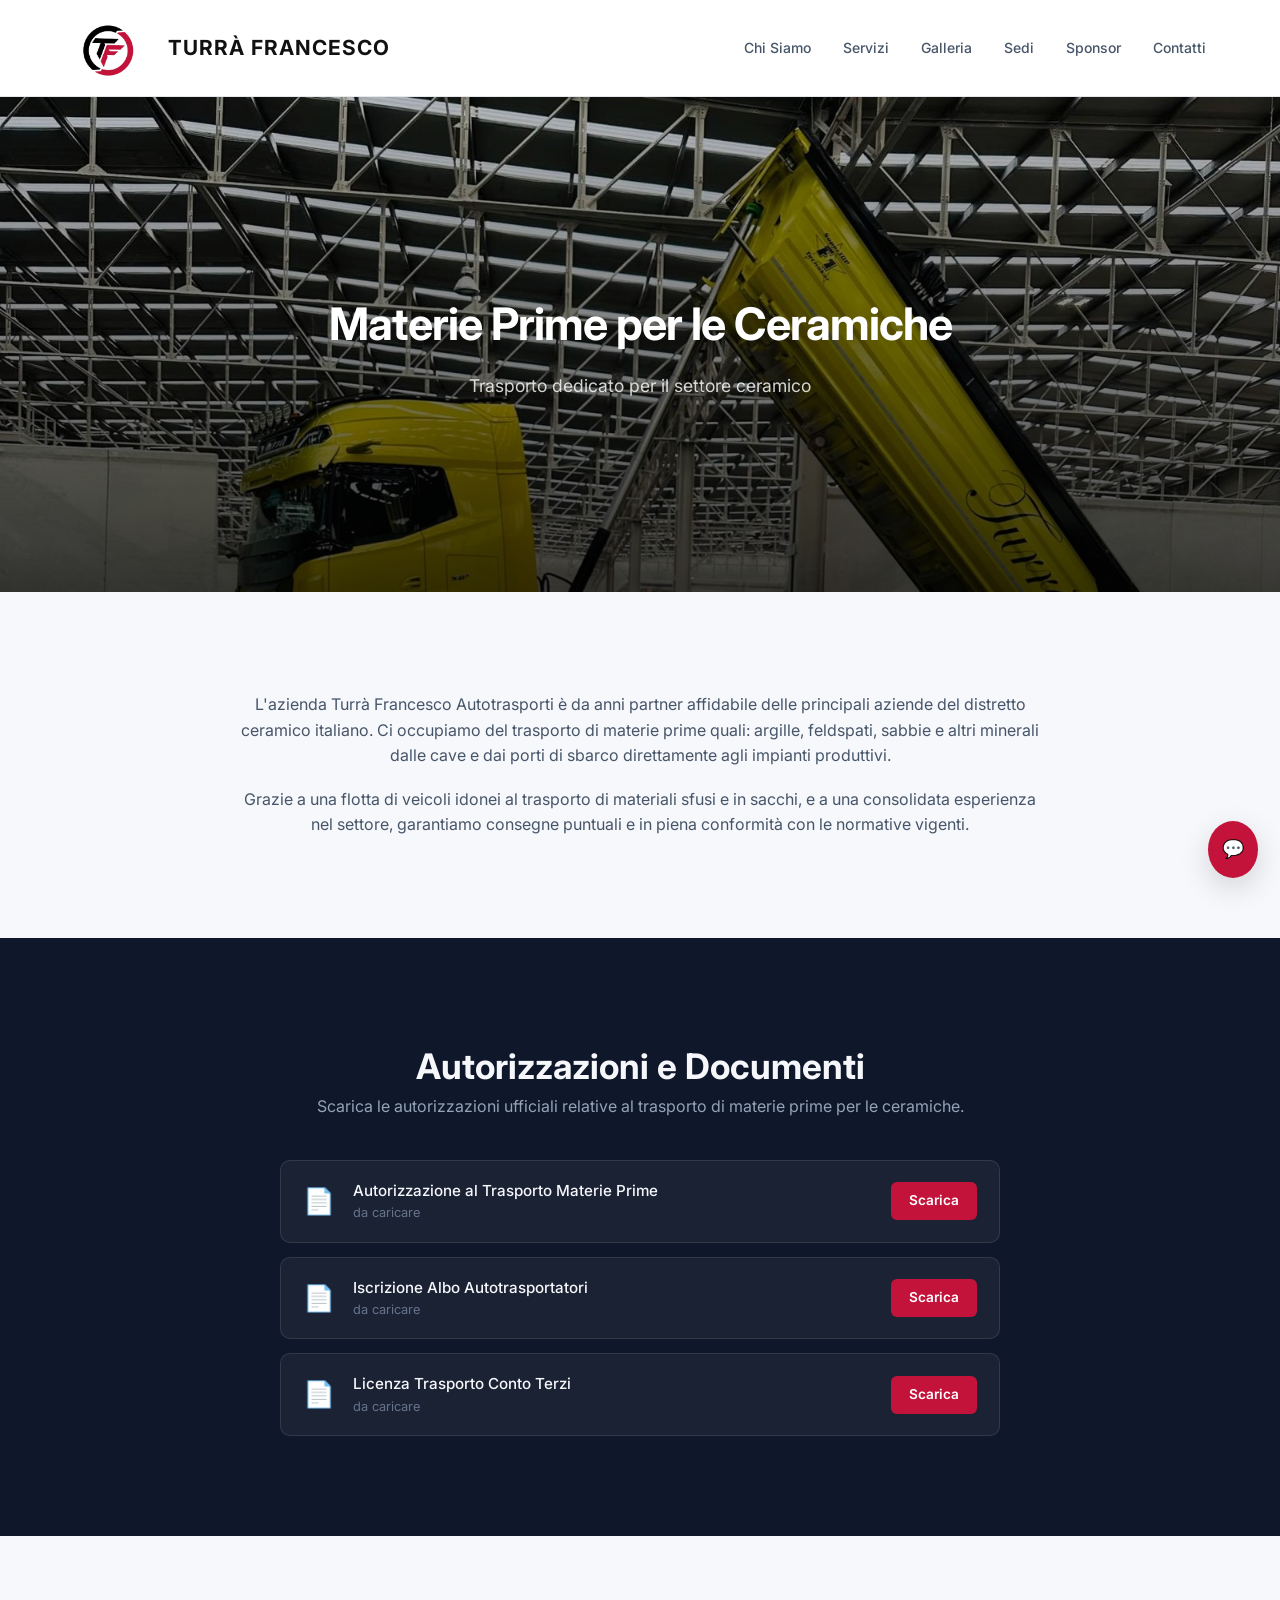
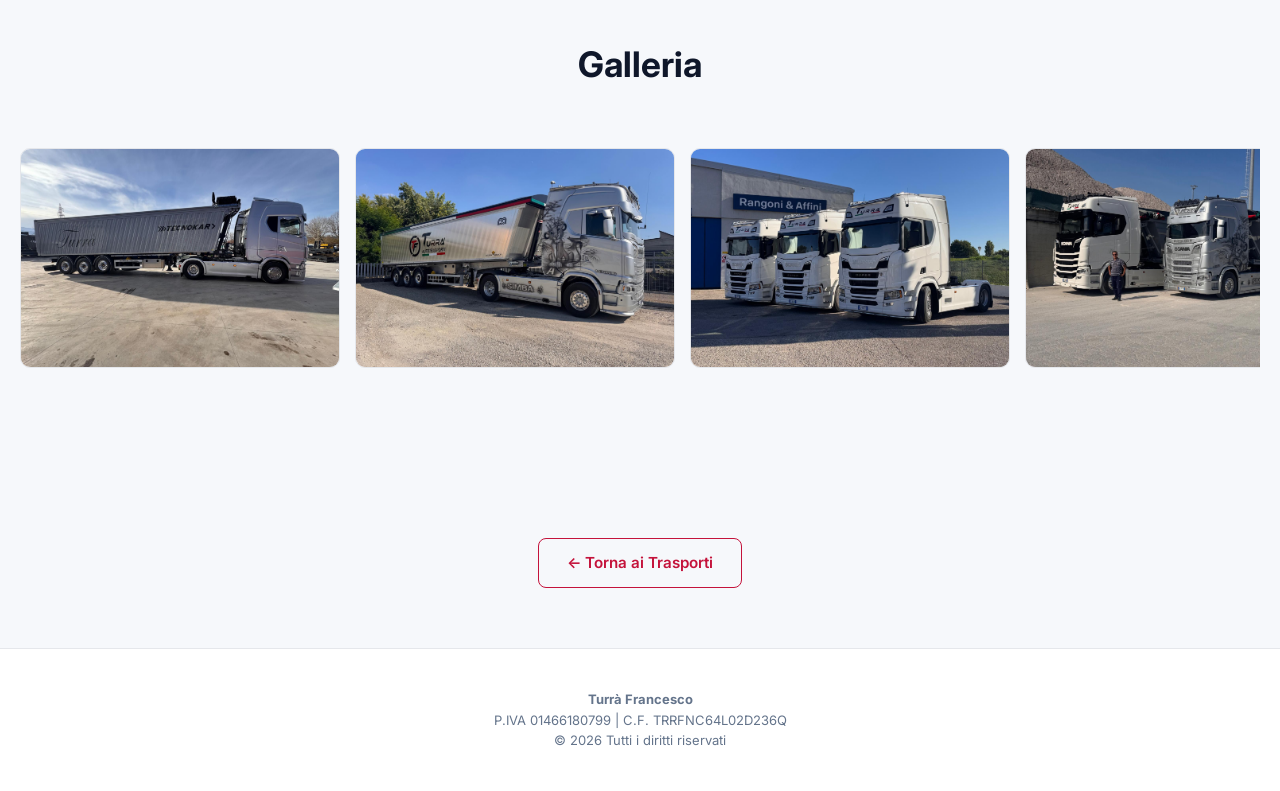
==== commit 931ac9ac: "Update ceramiche.html" ====
--- a/ceramiche.html
+++ b/ceramiche.html
@@ -31,7 +31,6 @@
 <!-- PAGE HERO -->
 <section class="page-hero" style="background-image:url('images/ceramiche.jpeg')">
     <div class="page-hero-overlay">
-        <span class="page-badge">02 — Ceramiche</span>
         <h1>Materie Prime per le Ceramiche</h1>
         <p>Trasporto dedicato per il settore ceramico</p>
     </div>
--- a/style.css
+++ b/style.css
@@ -564,7 +564,7 @@
     height:55vh;
     min-height:380px;
     background-size:cover;
-    background-position:center;
+    background-position:center top;
     display:flex;
     align-items:center;
     justify-content:center;
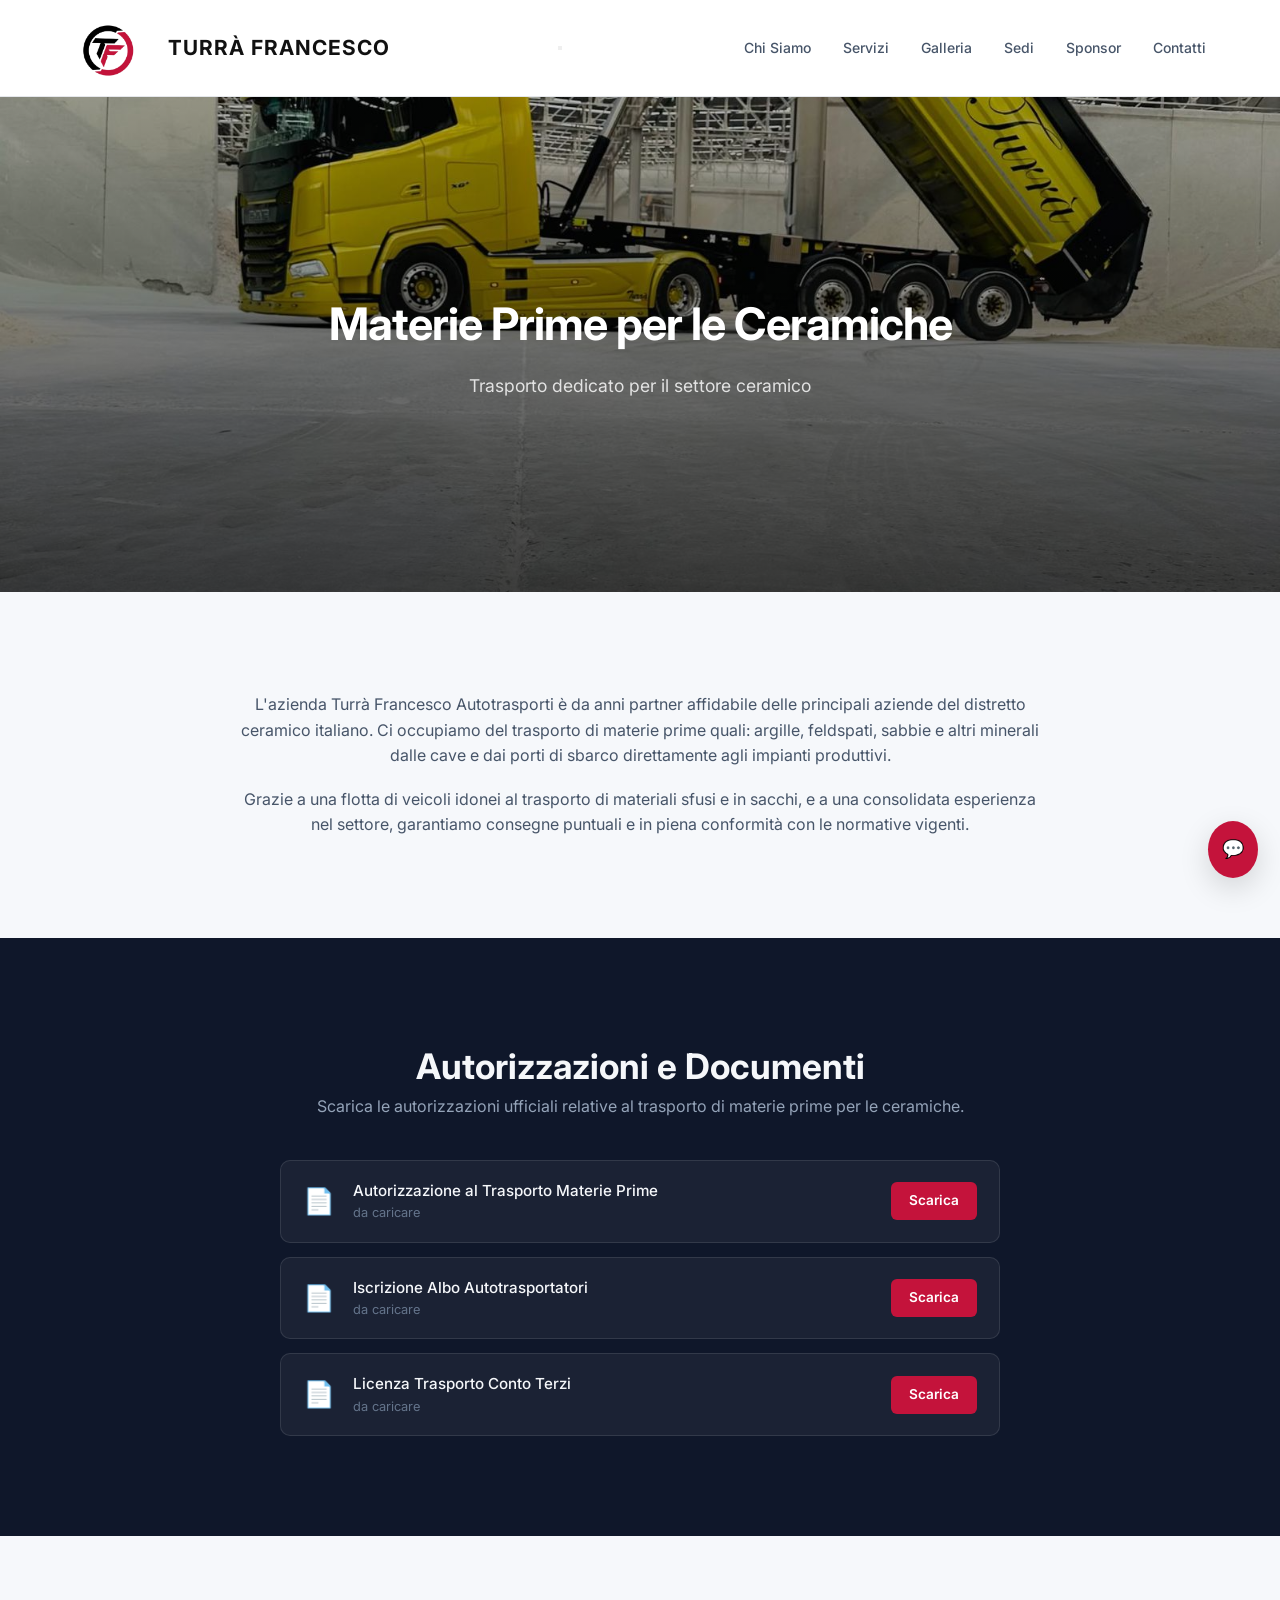
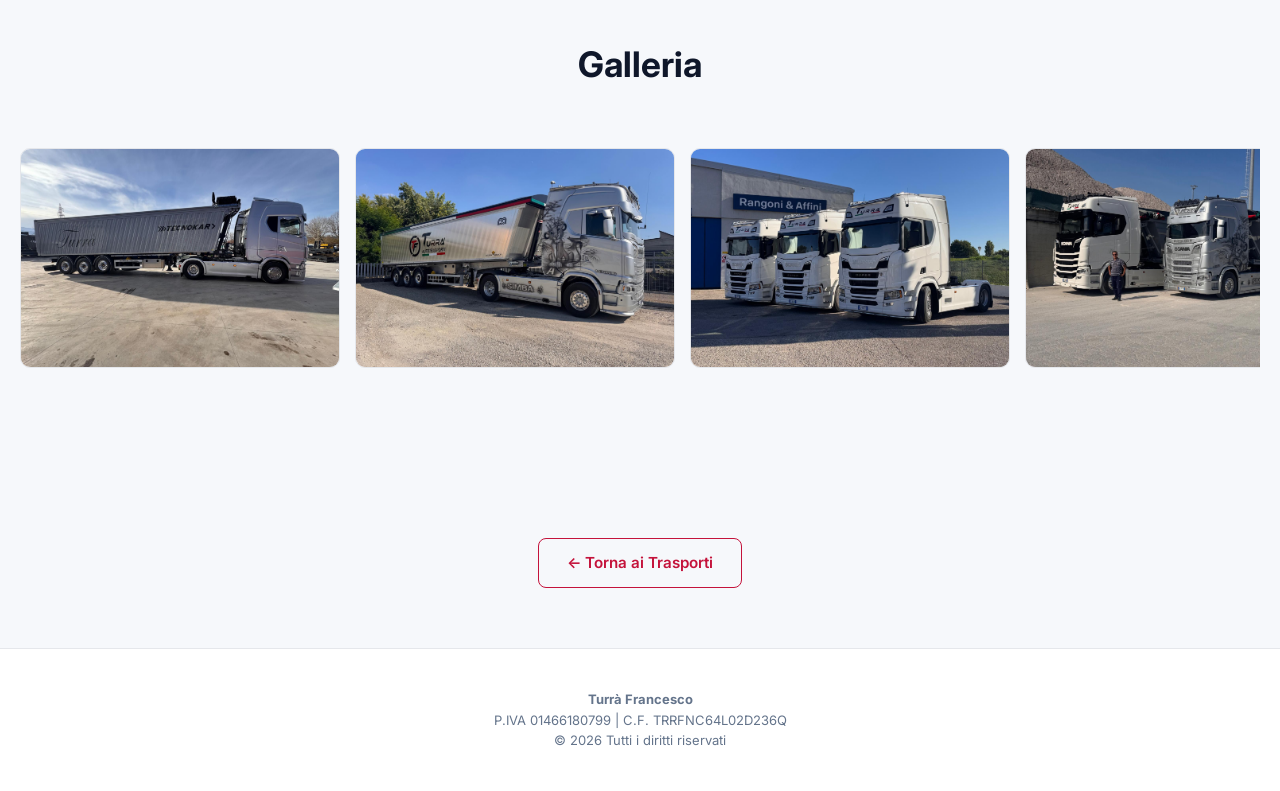
==== commit f1d6dff9: "Update ceramiche.html" ====
--- a/ceramiche.html
+++ b/ceramiche.html
@@ -18,6 +18,9 @@
         </div>
         <span class="logo-text">Turrà Francesco</span>
     </a>
+    <button class="hamburger" id="hamburger" aria-label="Menu">
+        <span></span><span></span><span></span>
+    </button>
     <nav>
         <a href="index.html#chi-siamo">Chi Siamo</a>
         <a href="index.html#servizi">Servizi</a>
--- a/style.css
+++ b/style.css
@@ -564,7 +564,7 @@
     height:55vh;
     min-height:380px;
     background-size:cover;
-    background-position:center top;
+    background-position:center;
     display:flex;
     align-items:center;
     justify-content:center;
